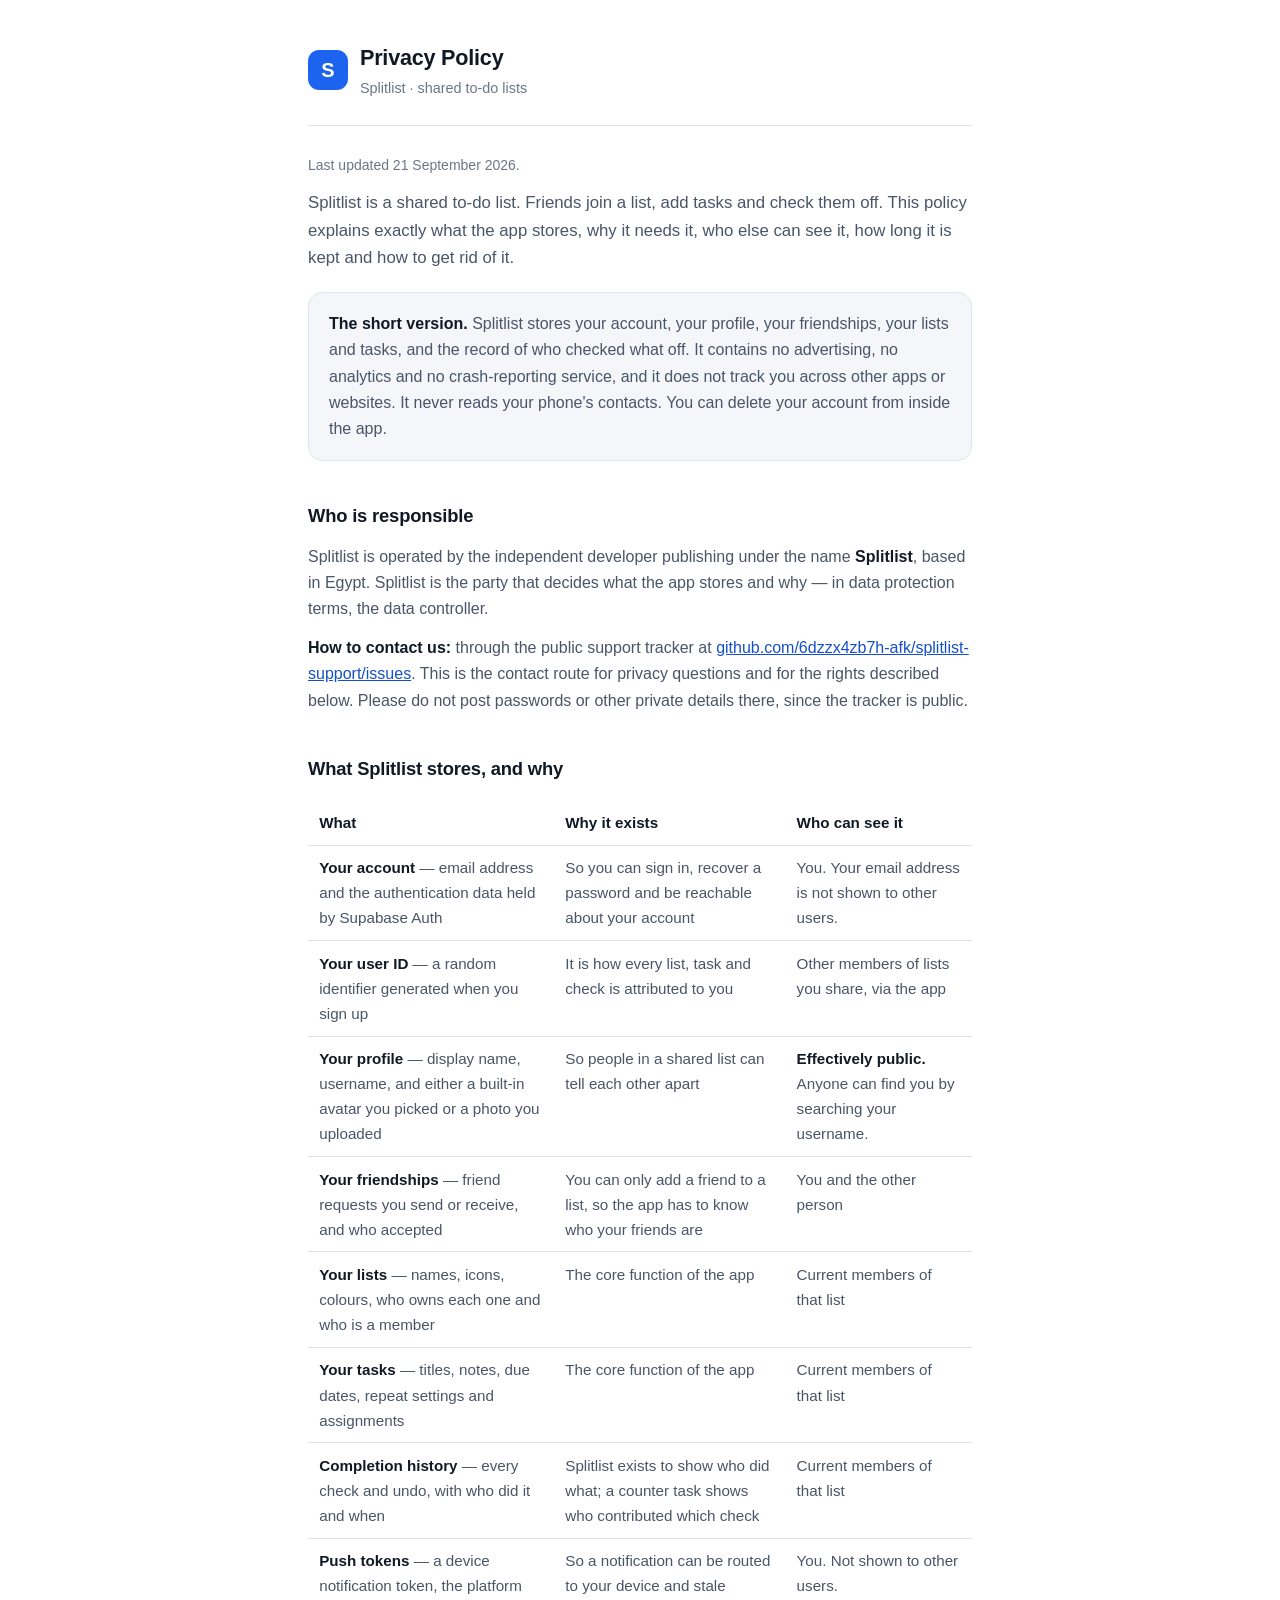
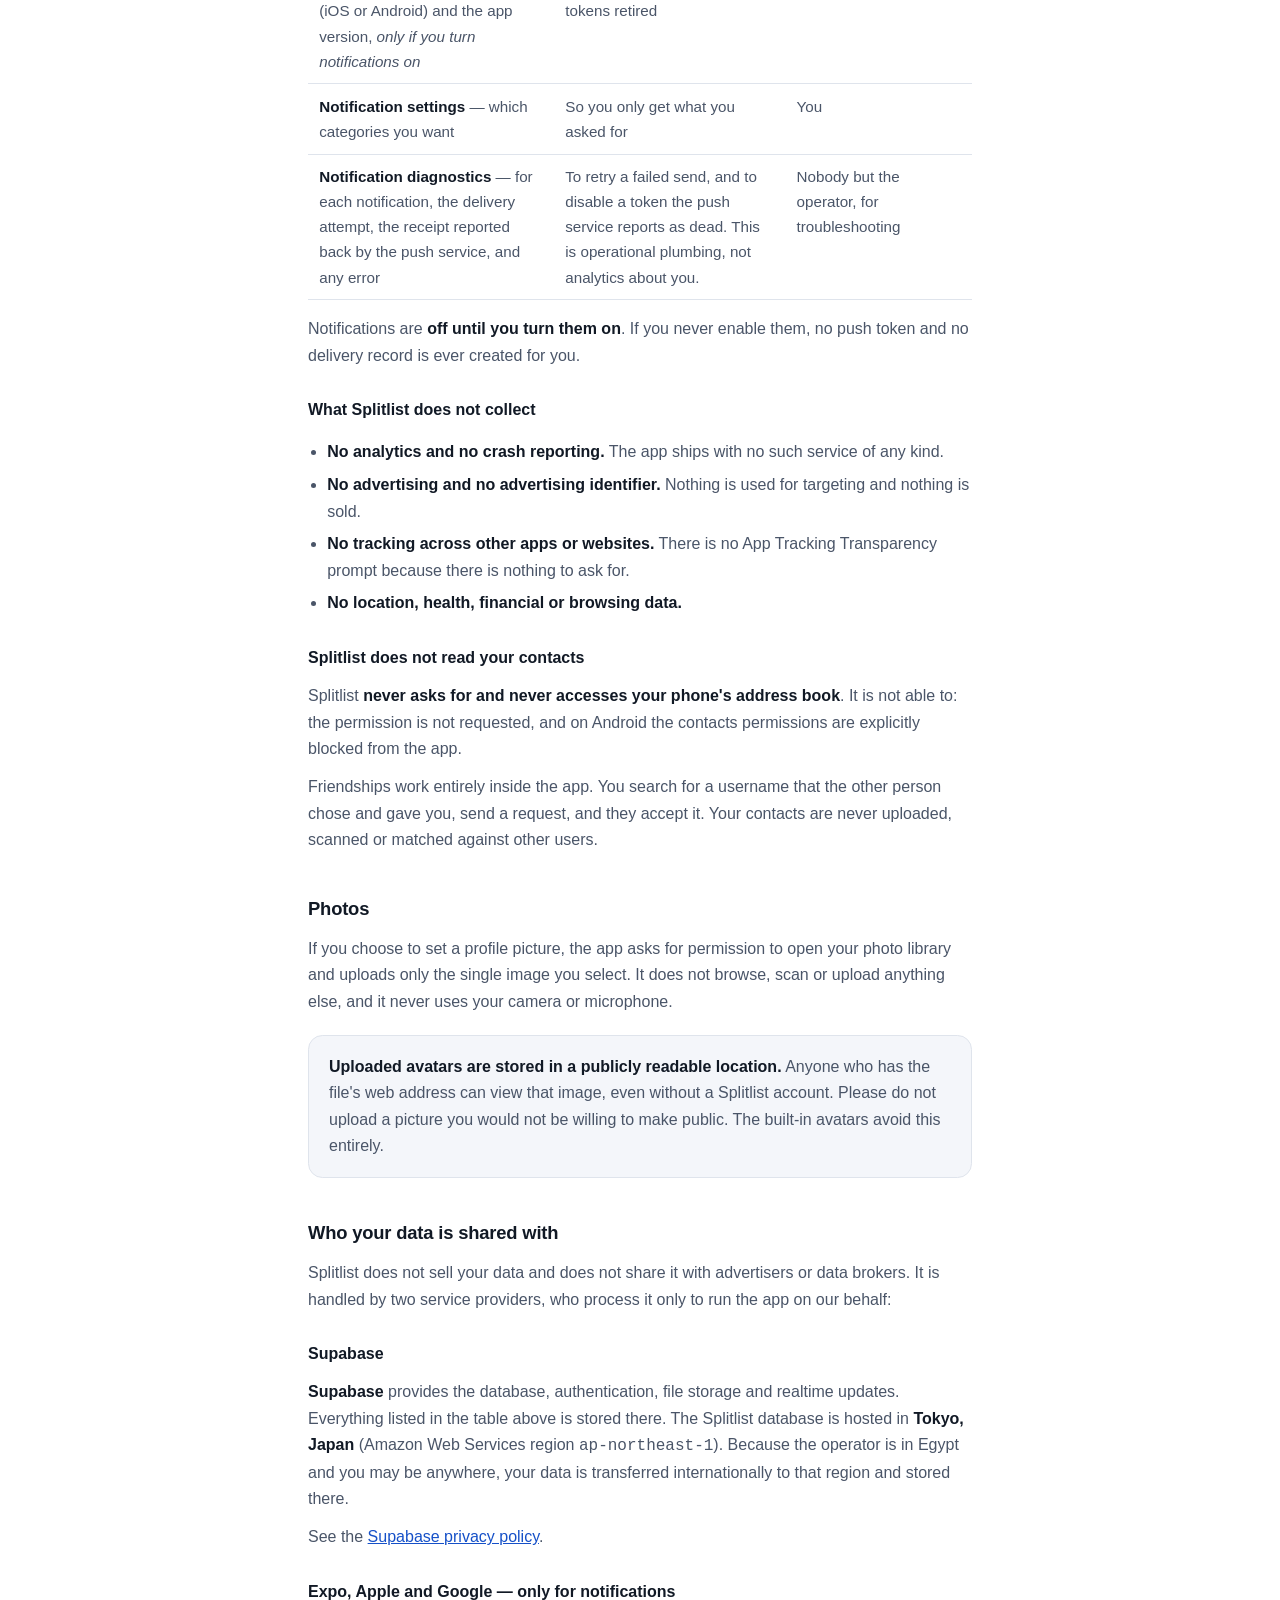
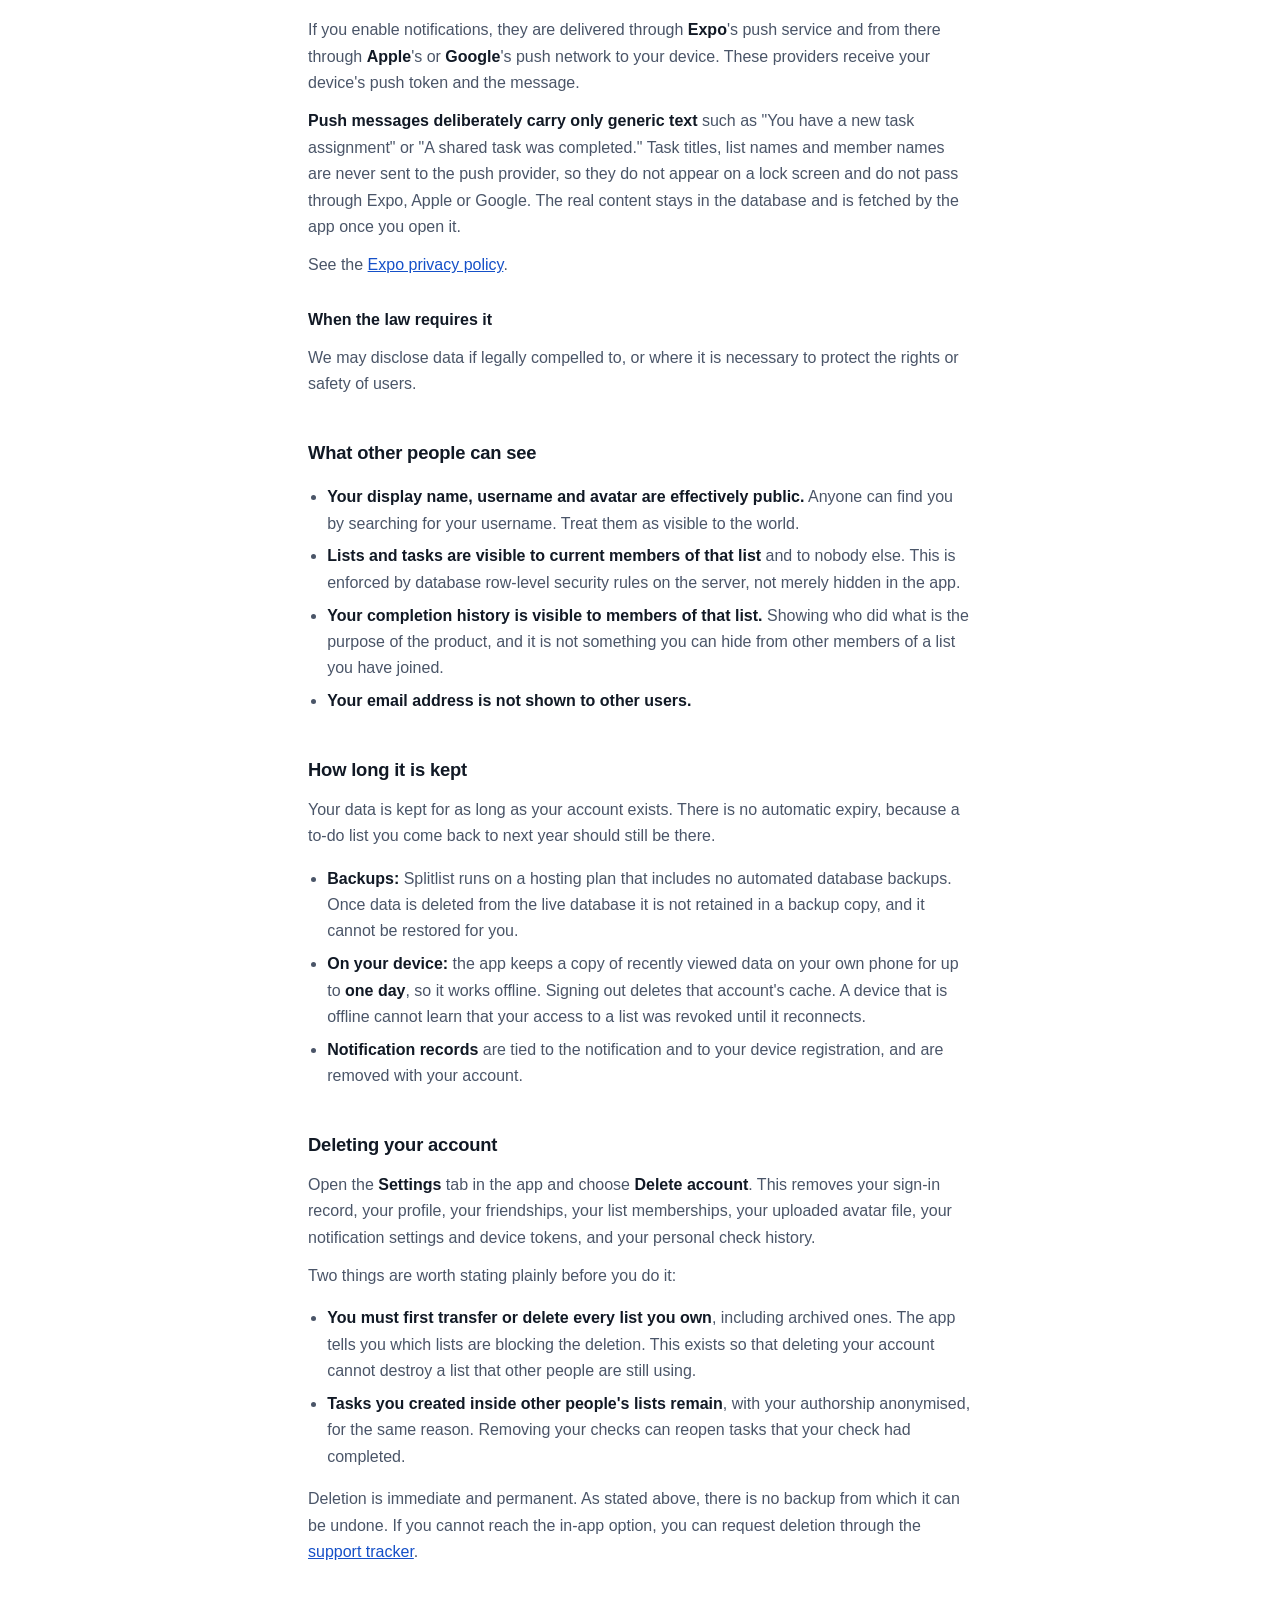
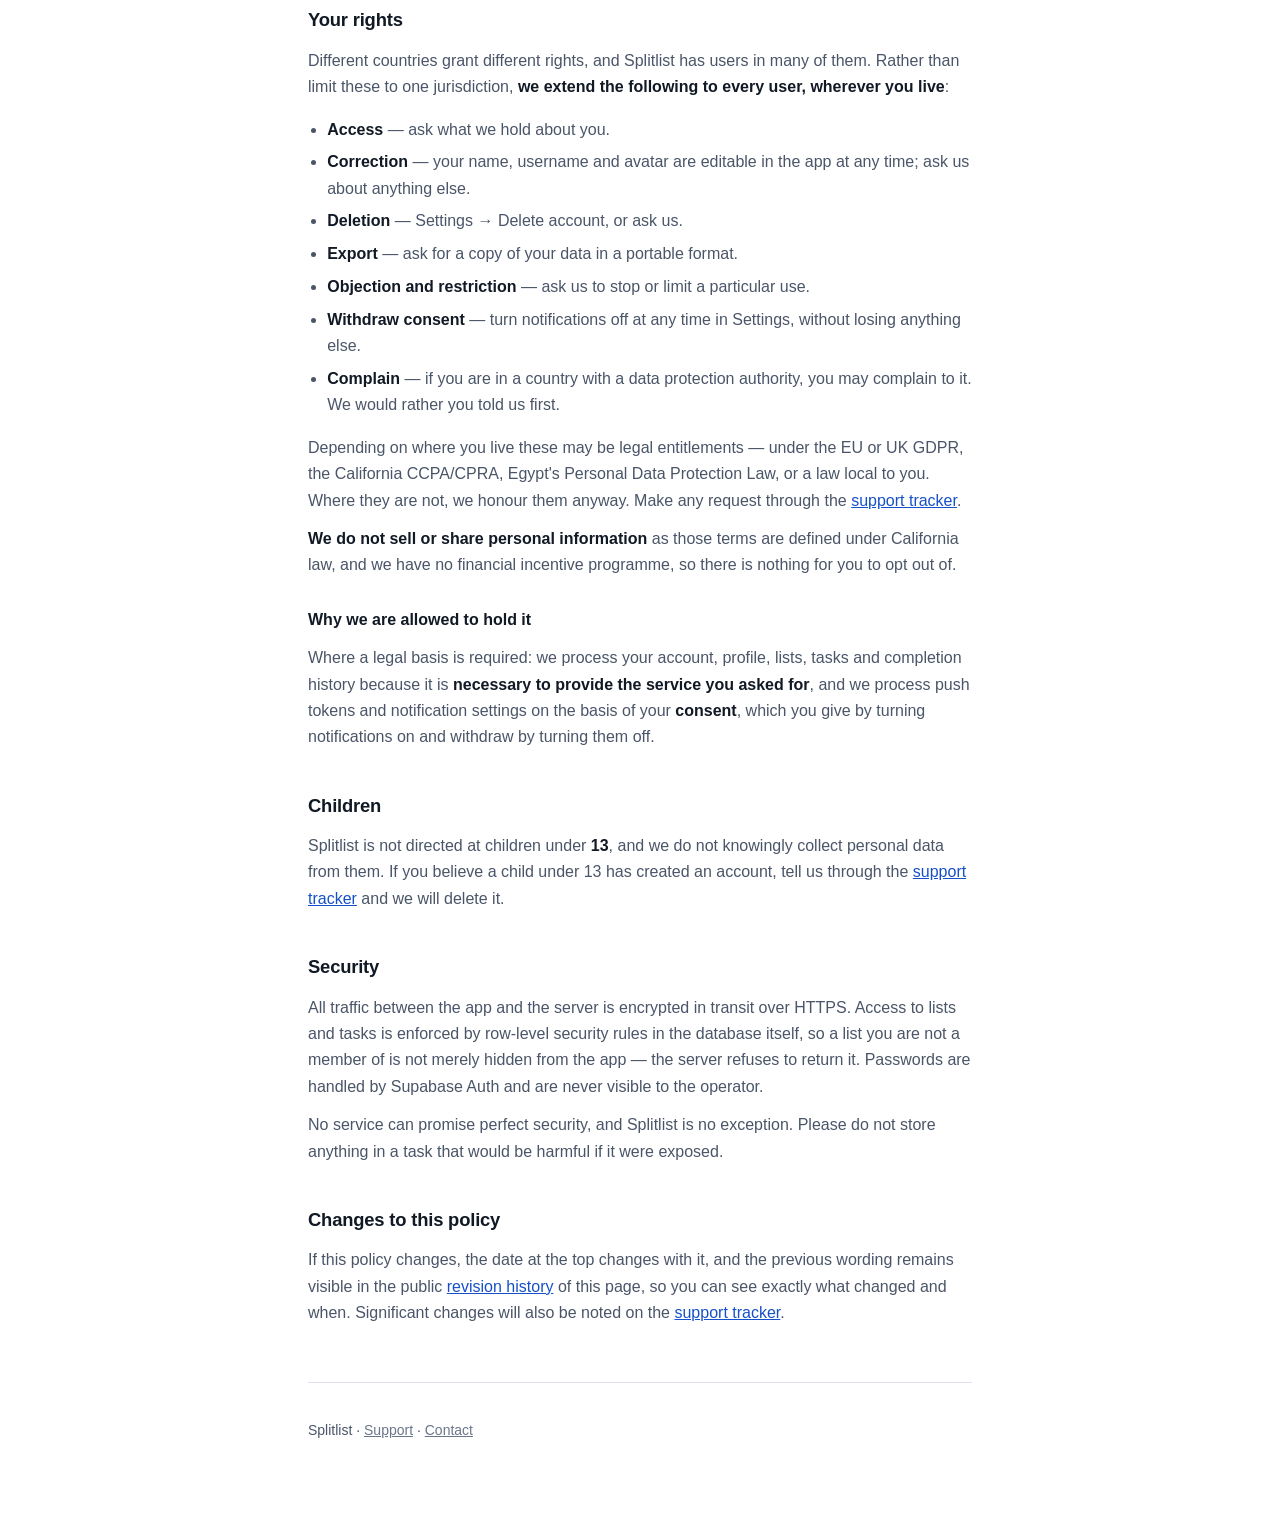
==== privacy.html @ aaae02c2 "Publish the privacy policy Written against the schema and the client code rather than from a templat" ====
<!doctype html>
<html lang="en">
<head>
<meta charset="utf-8">
<meta name="viewport" content="width=device-width, initial-scale=1">
<title>Splitlist Privacy Policy</title>
<meta name="description" content="What the Splitlist app stores, why, who can see it, how long it is kept, and how to have it deleted.">
<meta name="color-scheme" content="light dark">
<link rel="stylesheet" href="style.css">
</head>
<body>
<div class="wrap">

<header class="masthead">
  <div class="mark" aria-hidden="true">S</div>
  <div>
    <h1>Privacy Policy</h1>
    <p>Splitlist &middot; shared to-do lists</p>
  </div>
</header>

<p class="updated">Last updated 21 September 2026.</p>

<p class="lede">
  Splitlist is a shared to-do list. Friends join a list, add tasks and check them
  off. This policy explains exactly what the app stores, why it needs it, who
  else can see it, how long it is kept and how to get rid of it.
</p>

<div class="card">
  <p>
    <strong>The short version.</strong> Splitlist stores your account, your
    profile, your friendships, your lists and tasks, and the record of who
    checked what off. It contains no advertising, no analytics and no
    crash-reporting service, and it does not track you across other apps or
    websites. It never reads your phone's contacts. You can delete your account
    from inside the app.
  </p>
</div>

<h2>Who is responsible</h2>

<p>
  Splitlist is operated by the independent developer publishing under the name
  <strong>Splitlist</strong>, based in Egypt. Splitlist is the party that decides
  what the app stores and why — in data protection terms, the data controller.
</p>

<p>
  <strong>How to contact us:</strong> through the public support tracker at
  <a href="https://github.com/6dzzx4zb7h-afk/splitlist-support/issues">github.com/6dzzx4zb7h-afk/splitlist-support/issues</a>.
  This is the contact route for privacy questions and for the rights described
  below. Please do not post passwords or other private details there, since the
  tracker is public.
</p>

<h2>What Splitlist stores, and why</h2>

<table>
  <thead>
    <tr><th>What</th><th>Why it exists</th><th>Who can see it</th></tr>
  </thead>
  <tbody>
    <tr>
      <td><strong>Your account</strong> — email address and the authentication data held by Supabase Auth</td>
      <td>So you can sign in, recover a password and be reachable about your account</td>
      <td>You. Your email address is not shown to other users.</td>
    </tr>
    <tr>
      <td><strong>Your user ID</strong> — a random identifier generated when you sign up</td>
      <td>It is how every list, task and check is attributed to you</td>
      <td>Other members of lists you share, via the app</td>
    </tr>
    <tr>
      <td><strong>Your profile</strong> — display name, username, and either a built-in avatar you picked or a photo you uploaded</td>
      <td>So people in a shared list can tell each other apart</td>
      <td><strong>Effectively public.</strong> Anyone can find you by searching your username.</td>
    </tr>
    <tr>
      <td><strong>Your friendships</strong> — friend requests you send or receive, and who accepted</td>
      <td>You can only add a friend to a list, so the app has to know who your friends are</td>
      <td>You and the other person</td>
    </tr>
    <tr>
      <td><strong>Your lists</strong> — names, icons, colours, who owns each one and who is a member</td>
      <td>The core function of the app</td>
      <td>Current members of that list</td>
    </tr>
    <tr>
      <td><strong>Your tasks</strong> — titles, notes, due dates, repeat settings and assignments</td>
      <td>The core function of the app</td>
      <td>Current members of that list</td>
    </tr>
    <tr>
      <td><strong>Completion history</strong> — every check and undo, with who did it and when</td>
      <td>Splitlist exists to show who did what; a counter task shows who contributed which check</td>
      <td>Current members of that list</td>
    </tr>
    <tr>
      <td><strong>Push tokens</strong> — a device notification token, the platform (iOS or Android) and the app version, <em>only if you turn notifications on</em></td>
      <td>So a notification can be routed to your device and stale tokens retired</td>
      <td>You. Not shown to other users.</td>
    </tr>
    <tr>
      <td><strong>Notification settings</strong> — which categories you want</td>
      <td>So you only get what you asked for</td>
      <td>You</td>
    </tr>
    <tr>
      <td><strong>Notification diagnostics</strong> — for each notification, the delivery attempt, the receipt reported back by the push service, and any error</td>
      <td>To retry a failed send, and to disable a token the push service reports as dead. This is operational plumbing, not analytics about you.</td>
      <td>Nobody but the operator, for troubleshooting</td>
    </tr>
  </tbody>
</table>

<p>
  Notifications are <strong>off until you turn them on</strong>. If you never
  enable them, no push token and no delivery record is ever created for you.
</p>

<h3>What Splitlist does not collect</h3>

<ul>
  <li><strong>No analytics and no crash reporting.</strong> The app ships with no such service of any kind.</li>
  <li><strong>No advertising and no advertising identifier.</strong> Nothing is used for targeting and nothing is sold.</li>
  <li><strong>No tracking across other apps or websites.</strong> There is no App Tracking Transparency prompt because there is nothing to ask for.</li>
  <li><strong>No location, health, financial or browsing data.</strong></li>
</ul>

<h3>Splitlist does not read your contacts</h3>

<p>
  Splitlist <strong>never asks for and never accesses your phone's address
  book</strong>. It is not able to: the permission is not requested, and on
  Android the contacts permissions are explicitly blocked from the app.
</p>

<p>
  Friendships work entirely inside the app. You search for a username that the
  other person chose and gave you, send a request, and they accept it. Your
  contacts are never uploaded, scanned or matched against other users.
</p>

<h2>Photos</h2>

<p>
  If you choose to set a profile picture, the app asks for permission to open
  your photo library and uploads only the single image you select. It does not
  browse, scan or upload anything else, and it never uses your camera or
  microphone.
</p>

<div class="card">
  <p>
    <strong>Uploaded avatars are stored in a publicly readable location.</strong>
    Anyone who has the file's web address can view that image, even without a
    Splitlist account. Please do not upload a picture you would not be willing to
    make public. The built-in avatars avoid this entirely.
  </p>
</div>

<h2>Who your data is shared with</h2>

<p>
  Splitlist does not sell your data and does not share it with advertisers or
  data brokers. It is handled by two service providers, who process it only to
  run the app on our behalf:
</p>

<h3>Supabase</h3>
<p>
  <strong>Supabase</strong> provides the database, authentication, file storage
  and realtime updates. Everything listed in the table above is stored there.
  The Splitlist database is hosted in <strong>Tokyo, Japan</strong> (Amazon Web
  Services region <code>ap-northeast-1</code>). Because the operator is in Egypt
  and you may be anywhere, your data is transferred internationally to that
  region and stored there.
</p>
<p>
  See the <a href="https://supabase.com/privacy" rel="noopener">Supabase privacy policy</a>.
</p>

<h3>Expo, Apple and Google — only for notifications</h3>
<p>
  If you enable notifications, they are delivered through <strong>Expo</strong>'s
  push service and from there through <strong>Apple</strong>'s or
  <strong>Google</strong>'s push network to your device. These providers receive
  your device's push token and the message.
</p>
<p>
  <strong>Push messages deliberately carry only generic text</strong> such as
  "You have a new task assignment" or "A shared task was completed." Task titles,
  list names and member names are never sent to the push provider, so they do not
  appear on a lock screen and do not pass through Expo, Apple or Google. The real
  content stays in the database and is fetched by the app once you open it.
</p>
<p>
  See the <a href="https://expo.dev/privacy" rel="noopener">Expo privacy policy</a>.
</p>

<h3>When the law requires it</h3>
<p>
  We may disclose data if legally compelled to, or where it is necessary to
  protect the rights or safety of users.
</p>

<h2>What other people can see</h2>

<ul>
  <li>
    <strong>Your display name, username and avatar are effectively public.</strong>
    Anyone can find you by searching for your username. Treat them as visible to
    the world.
  </li>
  <li>
    <strong>Lists and tasks are visible to current members of that list</strong>
    and to nobody else. This is enforced by database row-level security rules on
    the server, not merely hidden in the app.
  </li>
  <li>
    <strong>Your completion history is visible to members of that list.</strong>
    Showing who did what is the purpose of the product, and it is not something
    you can hide from other members of a list you have joined.
  </li>
  <li>
    <strong>Your email address is not shown to other users.</strong>
  </li>
</ul>

<h2>How long it is kept</h2>

<p>
  Your data is kept for as long as your account exists. There is no automatic
  expiry, because a to-do list you come back to next year should still be there.
</p>

<ul>
  <li>
    <strong>Backups:</strong> Splitlist runs on a hosting plan that includes no
    automated database backups. Once data is deleted from the live database it is
    not retained in a backup copy, and it cannot be restored for you.
  </li>
  <li>
    <strong>On your device:</strong> the app keeps a copy of recently viewed data
    on your own phone for up to <strong>one day</strong>, so it works offline.
    Signing out deletes that account's cache. A device that is offline cannot
    learn that your access to a list was revoked until it reconnects.
  </li>
  <li>
    <strong>Notification records</strong> are tied to the notification and to
    your device registration, and are removed with your account.
  </li>
</ul>

<h2>Deleting your account</h2>

<p>
  Open the <strong>Settings</strong> tab in the app and choose
  <strong>Delete account</strong>. This removes your sign-in record, your
  profile, your friendships, your list memberships, your uploaded avatar file,
  your notification settings and device tokens, and your personal check history.
</p>

<p>Two things are worth stating plainly before you do it:</p>

<ul>
  <li>
    <strong>You must first transfer or delete every list you own</strong>,
    including archived ones. The app tells you which lists are blocking the
    deletion. This exists so that deleting your account cannot destroy a list
    that other people are still using.
  </li>
  <li>
    <strong>Tasks you created inside other people's lists remain</strong>, with
    your authorship anonymised, for the same reason. Removing your checks can
    reopen tasks that your check had completed.
  </li>
</ul>

<p>
  Deletion is immediate and permanent. As stated above, there is no backup from
  which it can be undone. If you cannot reach the in-app option, you can request
  deletion through the <a href="https://github.com/6dzzx4zb7h-afk/splitlist-support/issues">support tracker</a>.
</p>

<h2>Your rights</h2>

<p>
  Different countries grant different rights, and Splitlist has users in many of
  them. Rather than limit these to one jurisdiction,
  <strong>we extend the following to every user, wherever you live</strong>:
</p>

<ul>
  <li><strong>Access</strong> — ask what we hold about you.</li>
  <li><strong>Correction</strong> — your name, username and avatar are editable in the app at any time; ask us about anything else.</li>
  <li><strong>Deletion</strong> — Settings &rarr; Delete account, or ask us.</li>
  <li><strong>Export</strong> — ask for a copy of your data in a portable format.</li>
  <li><strong>Objection and restriction</strong> — ask us to stop or limit a particular use.</li>
  <li><strong>Withdraw consent</strong> — turn notifications off at any time in Settings, without losing anything else.</li>
  <li><strong>Complain</strong> — if you are in a country with a data protection authority, you may complain to it. We would rather you told us first.</li>
</ul>

<p>
  Depending on where you live these may be legal entitlements — under the EU or
  UK GDPR, the California CCPA/CPRA, Egypt's Personal Data Protection Law, or a
  law local to you. Where they are not, we honour them anyway. Make any request
  through the <a href="https://github.com/6dzzx4zb7h-afk/splitlist-support/issues">support tracker</a>.
</p>

<p>
  <strong>We do not sell or share personal information</strong> as those terms are
  defined under California law, and we have no financial incentive programme, so
  there is nothing for you to opt out of.
</p>

<h3>Why we are allowed to hold it</h3>
<p>
  Where a legal basis is required: we process your account, profile, lists, tasks
  and completion history because it is <strong>necessary to provide the service
  you asked for</strong>, and we process push tokens and notification settings on
  the basis of your <strong>consent</strong>, which you give by turning
  notifications on and withdraw by turning them off.
</p>

<h2>Children</h2>

<p>
  Splitlist is not directed at children under <strong>13</strong>, and we do not
  knowingly collect personal data from them. If you believe a child under 13 has
  created an account, tell us through the
  <a href="https://github.com/6dzzx4zb7h-afk/splitlist-support/issues">support tracker</a>
  and we will delete it.
</p>

<h2>Security</h2>

<p>
  All traffic between the app and the server is encrypted in transit over HTTPS.
  Access to lists and tasks is enforced by row-level security rules in the
  database itself, so a list you are not a member of is not merely hidden from
  the app — the server refuses to return it. Passwords are handled by Supabase
  Auth and are never visible to the operator.
</p>

<p>
  No service can promise perfect security, and Splitlist is no exception. Please
  do not store anything in a task that would be harmful if it were exposed.
</p>

<h2>Changes to this policy</h2>

<p>
  If this policy changes, the date at the top changes with it, and the previous
  wording remains visible in the public
  <a href="https://github.com/6dzzx4zb7h-afk/splitlist-support/commits/main/privacy.html">revision history</a>
  of this page, so you can see exactly what changed and when. Significant changes
  will also be noted on the
  <a href="https://github.com/6dzzx4zb7h-afk/splitlist-support/issues">support tracker</a>.
</p>

<footer>
  <p>
    Splitlist &middot;
    <a href="index.html">Support</a> &middot;
    <a href="https://github.com/6dzzx4zb7h-afk/splitlist-support/issues">Contact</a>
  </p>
</footer>

</div>
</body>
</html>
---- style.css ----
:root {
  --accent: #1c64f0;
  --accent-ink: #1550c8;
  --ink: #111925;
  --ink-muted: #4a5568;
  --ink-subtle: #6b7688;
  --surface: #ffffff;
  --surface-sunken: #f4f6fa;
  --line: #dfe4ec;
}

@media (prefers-color-scheme: dark) {
  :root {
    --accent: #6f9bff;
    --accent-ink: #9dbaff;
    --ink: #eef2f8;
    --ink-muted: #b3bccb;
    --ink-subtle: #8b96a8;
    --surface: #111925;
    --surface-sunken: #1a2433;
    --line: #2a3648;
  }
}

* { box-sizing: border-box; }

html { -webkit-text-size-adjust: 100%; }

body {
  margin: 0;
  background: var(--surface);
  color: var(--ink);
  font: 16px/1.65 -apple-system, BlinkMacSystemFont, "Segoe UI", Roboto,
    "Helvetica Neue", Arial, sans-serif;
}

.wrap {
  max-width: 44rem;
  margin: 0 auto;
  padding: 2.5rem 1.25rem 4rem;
}

header.masthead {
  display: flex;
  align-items: center;
  gap: 0.75rem;
  padding-bottom: 1.5rem;
  margin-bottom: 2rem;
  border-bottom: 1px solid var(--line);
}

.mark {
  width: 2.5rem;
  height: 2.5rem;
  border-radius: 0.7rem;
  background: var(--accent);
  color: #fff;
  display: grid;
  place-items: center;
  font-weight: 700;
  font-size: 1.25rem;
  flex: none;
}

@media (prefers-color-scheme: dark) {
  .mark { color: #0b1220; }
}

.masthead h1 {
  font-size: 1.35rem;
  margin: 0;
  letter-spacing: -0.01em;
}

.masthead p {
  margin: 0.1rem 0 0;
  color: var(--ink-subtle);
  font-size: 0.9rem;
}

h2 {
  font-size: 1.15rem;
  letter-spacing: -0.01em;
  margin: 2.5rem 0 0.75rem;
}

h3 {
  font-size: 1rem;
  margin: 1.75rem 0 0.5rem;
}

p, li { color: var(--ink-muted); }

p { margin: 0.75rem 0; }

ul { padding-left: 1.2rem; }

li { margin: 0.4rem 0; }

strong { color: var(--ink); font-weight: 600; }

a { color: var(--accent-ink); }

a:hover { text-decoration: none; }

.lede {
  font-size: 1.05rem;
  color: var(--ink-muted);
}

.cta {
  display: inline-block;
  background: var(--accent);
  color: #fff;
  text-decoration: none;
  font-weight: 600;
  padding: 0.8rem 1.4rem;
  border-radius: 0.7rem;
  margin: 0.5rem 0;
}

@media (prefers-color-scheme: dark) {
  .cta { color: #0b1220; }
}

.cta:hover { background: var(--accent-ink); }

.card {
  background: var(--surface-sunken);
  border: 1px solid var(--line);
  border-radius: 0.9rem;
  padding: 1.1rem 1.25rem;
  margin: 1.25rem 0;
}

.card :first-child { margin-top: 0; }
.card :last-child { margin-bottom: 0; }

table {
  width: 100%;
  border-collapse: collapse;
  margin: 1rem 0;
  font-size: 0.95rem;
  display: block;
  overflow-x: auto;
}

th, td {
  text-align: left;
  padding: 0.6rem 0.7rem;
  border-bottom: 1px solid var(--line);
  vertical-align: top;
}

th { color: var(--ink); font-weight: 600; }

td { color: var(--ink-muted); }

footer {
  margin-top: 3.5rem;
  padding-top: 1.5rem;
  border-top: 1px solid var(--line);
  color: var(--ink-subtle);
  font-size: 0.875rem;
}

footer a { color: var(--ink-subtle); }

.updated {
  color: var(--ink-subtle);
  font-size: 0.875rem;
  margin-top: -0.25rem;
}
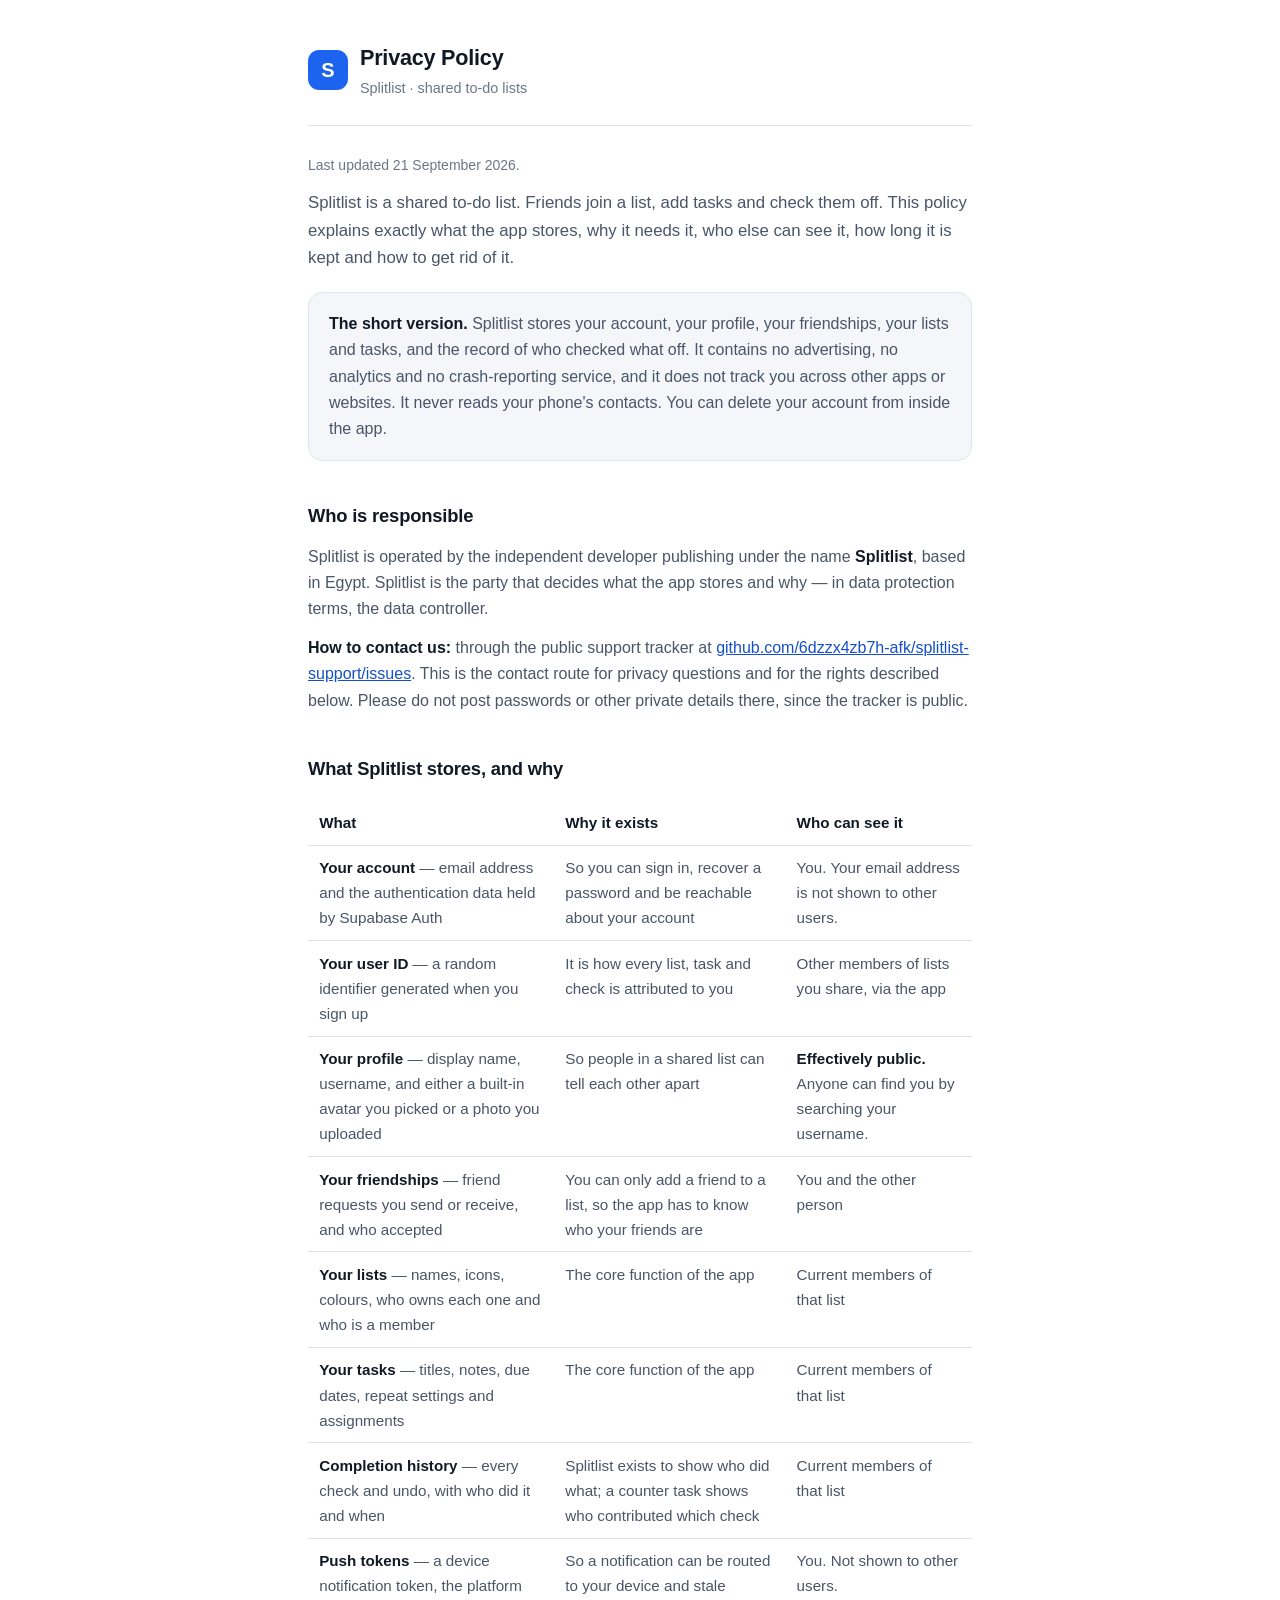
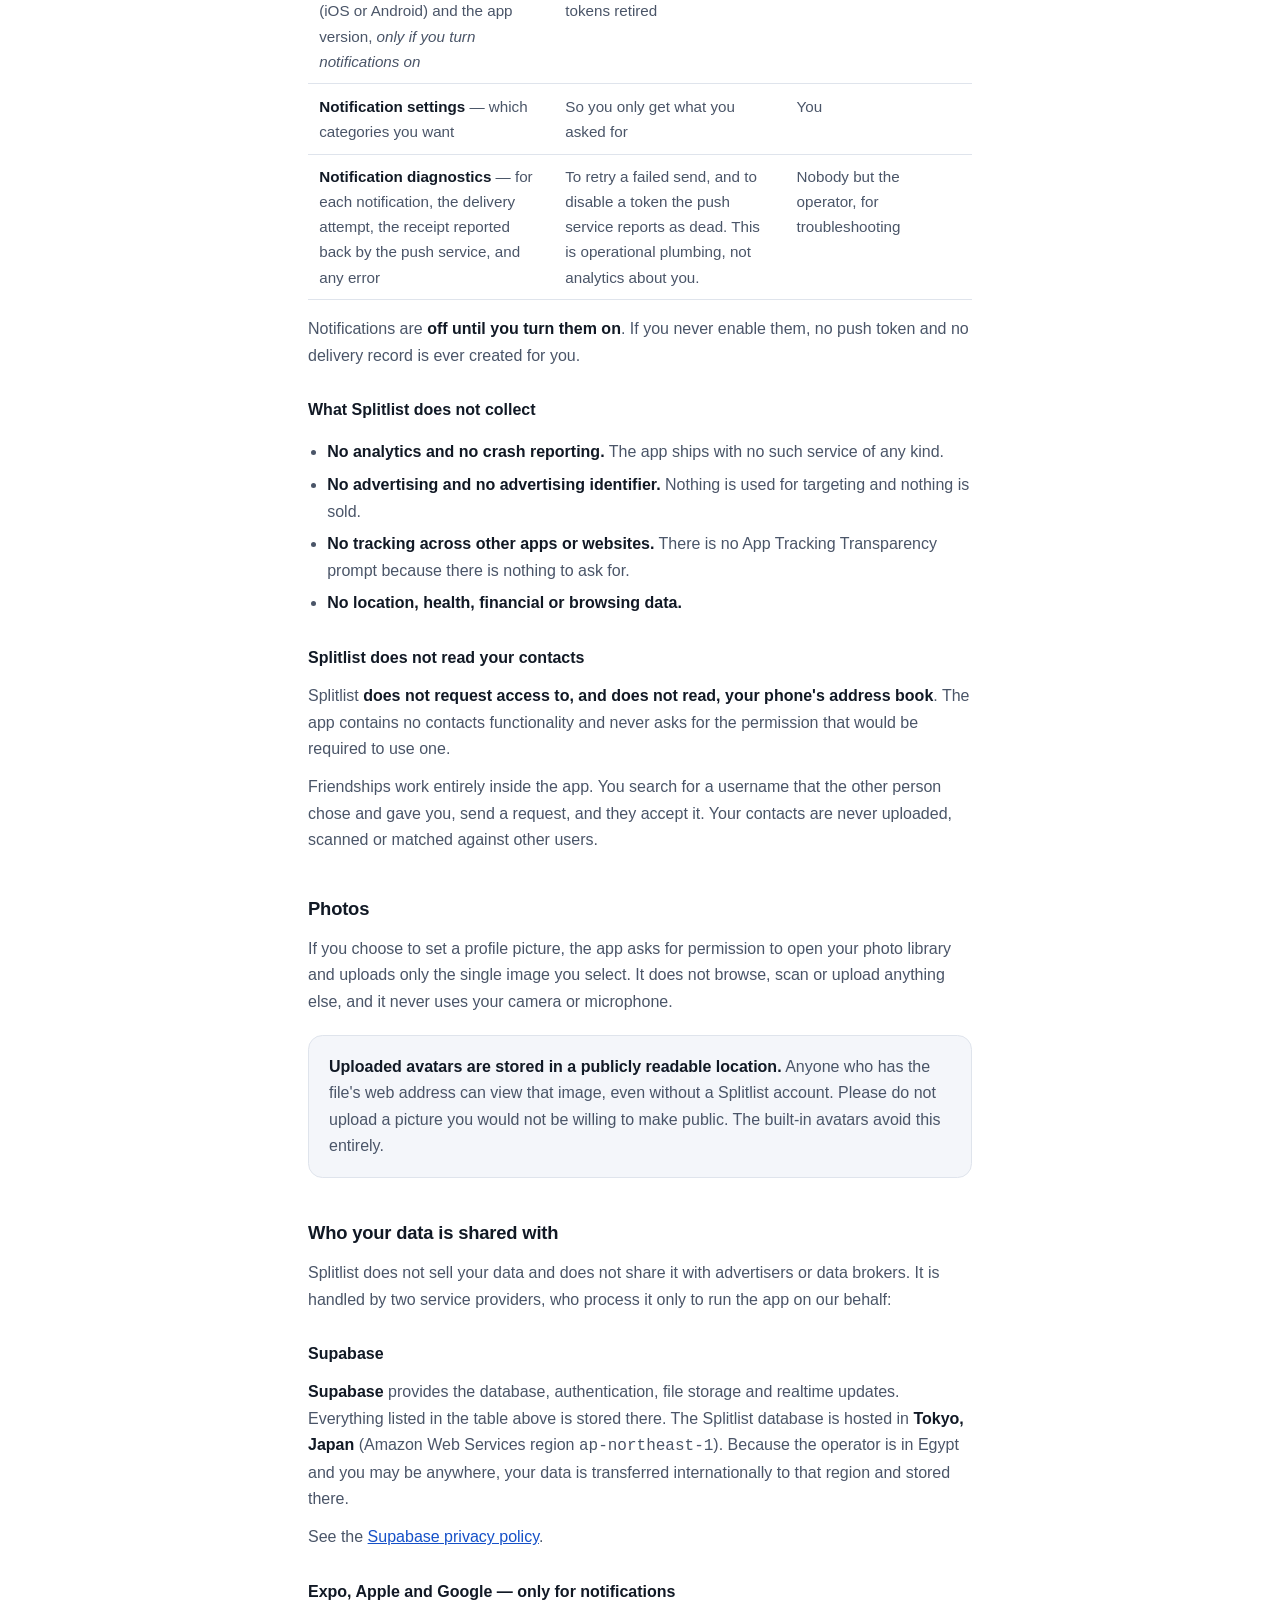
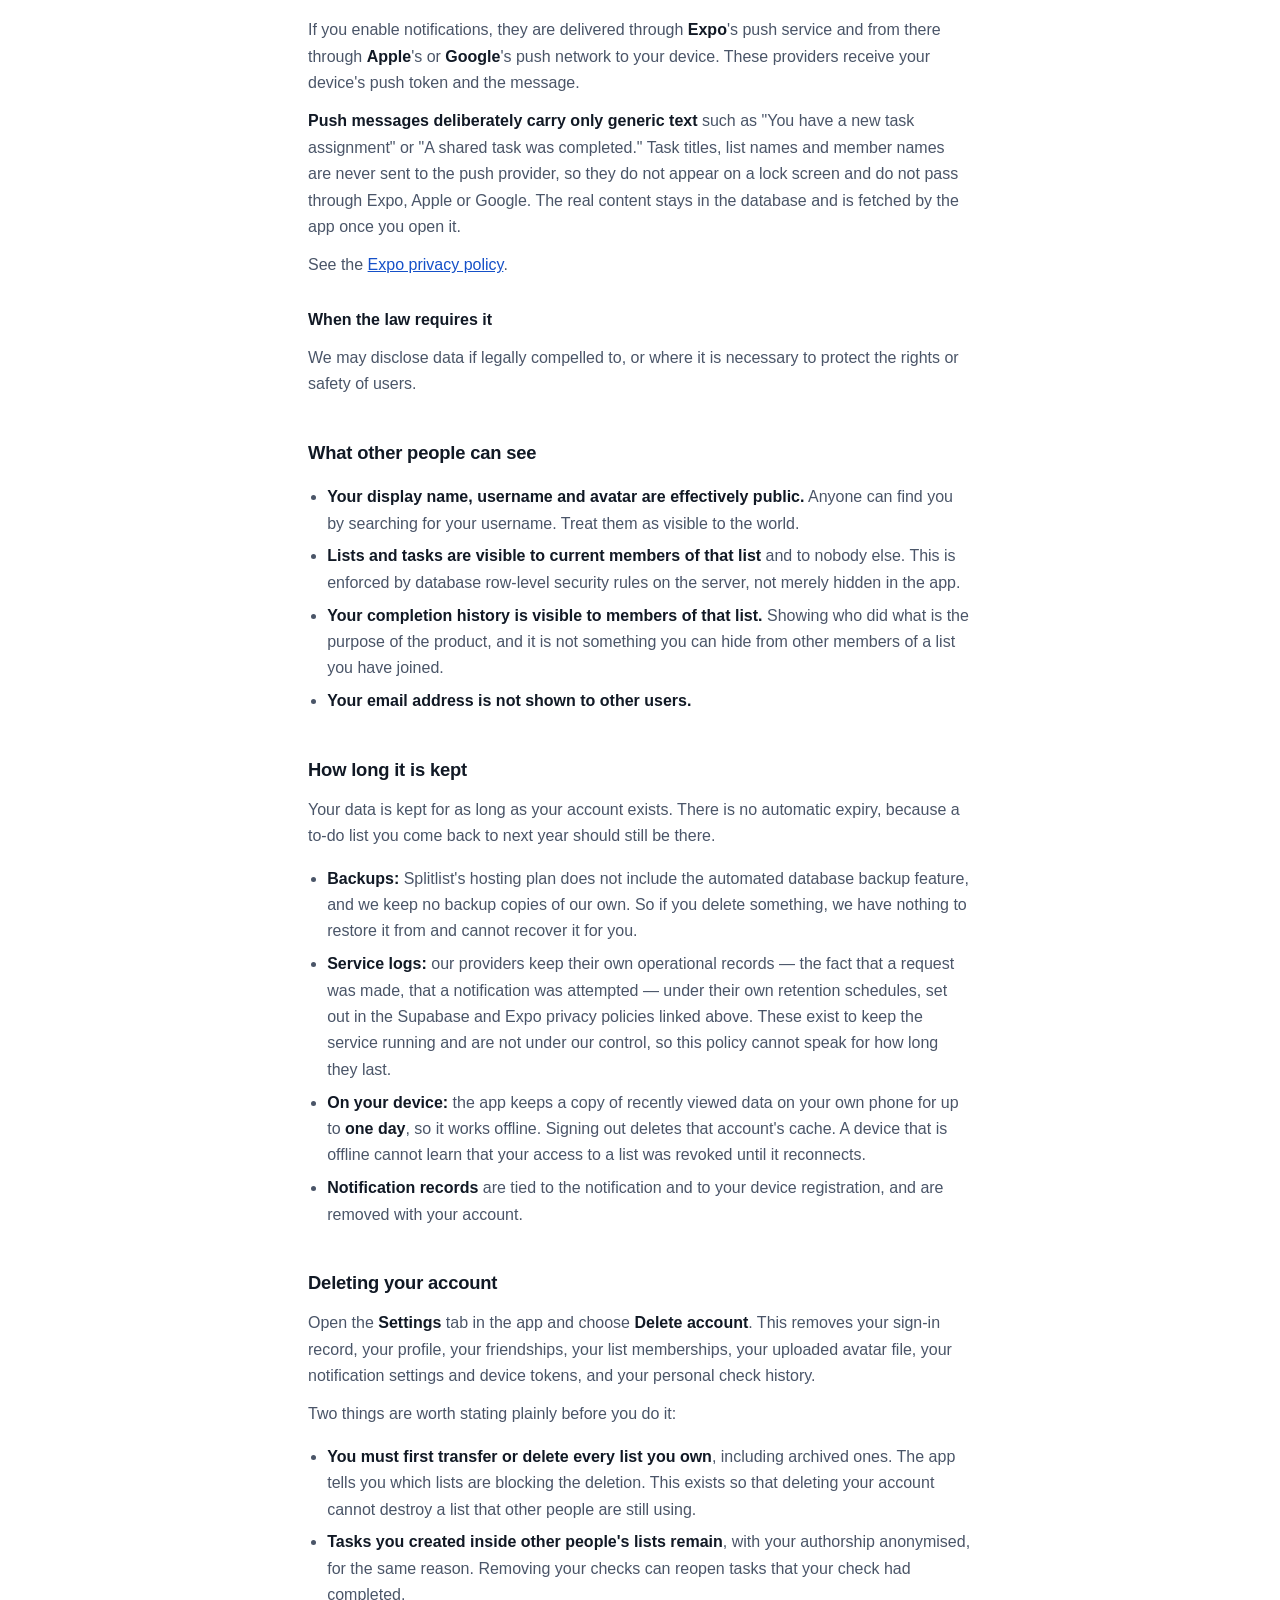
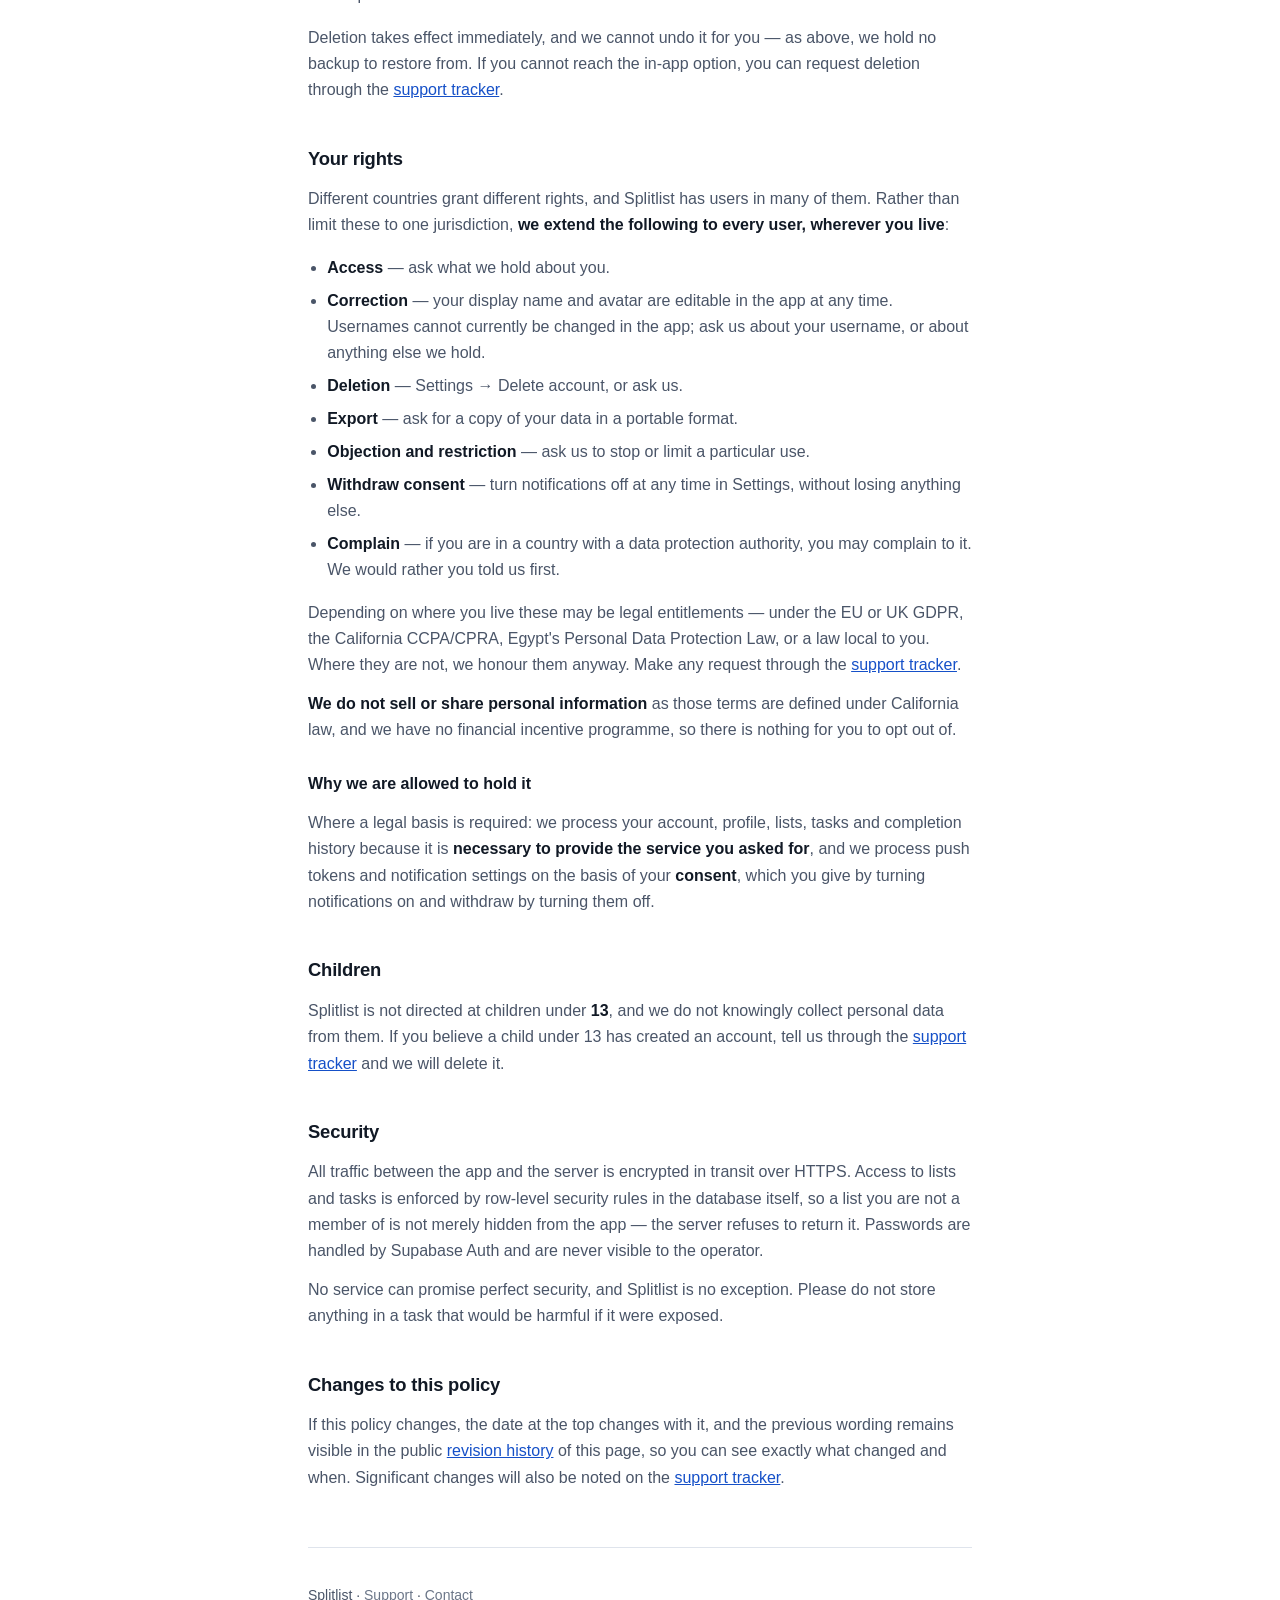
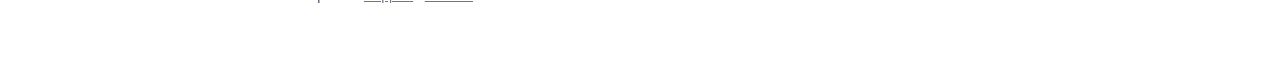
==== commit c66fc860: "Correct three overstated claims before submission Each was checked against the app rather than reaso" ====
--- a/privacy.html
+++ b/privacy.html
@@ -131,9 +131,9 @@
 <h3>Splitlist does not read your contacts</h3>
 
 <p>
-  Splitlist <strong>never asks for and never accesses your phone's address
-  book</strong>. It is not able to: the permission is not requested, and on
-  Android the contacts permissions are explicitly blocked from the app.
+  Splitlist <strong>does not request access to, and does not read, your phone's
+  address book</strong>. The app contains no contacts functionality and never
+  asks for the permission that would be required to use one.
 </p>
 
 <p>
@@ -237,9 +237,18 @@
 
 <ul>
   <li>
-    <strong>Backups:</strong> Splitlist runs on a hosting plan that includes no
-    automated database backups. Once data is deleted from the live database it is
-    not retained in a backup copy, and it cannot be restored for you.
+    <strong>Backups:</strong> Splitlist's hosting plan does not include the
+    automated database backup feature, and we keep no backup copies of our own.
+    So if you delete something, we have nothing to restore it from and cannot
+    recover it for you.
+  </li>
+  <li>
+    <strong>Service logs:</strong> our providers keep their own operational
+    records — the fact that a request was made, that a notification was
+    attempted — under their own retention schedules, set out in the Supabase and
+    Expo privacy policies linked above. These exist to keep the service running
+    and are not under our control, so this policy cannot speak for how long they
+    last.
   </li>
   <li>
     <strong>On your device:</strong> the app keeps a copy of recently viewed data
@@ -279,9 +288,10 @@
 </ul>
 
 <p>
-  Deletion is immediate and permanent. As stated above, there is no backup from
-  which it can be undone. If you cannot reach the in-app option, you can request
-  deletion through the <a href="https://github.com/6dzzx4zb7h-afk/splitlist-support/issues">support tracker</a>.
+  Deletion takes effect immediately, and we cannot undo it for you — as above, we
+  hold no backup to restore from. If you cannot reach the in-app option, you can
+  request deletion through the
+  <a href="https://github.com/6dzzx4zb7h-afk/splitlist-support/issues">support tracker</a>.
 </p>
 
 <h2>Your rights</h2>
@@ -294,7 +304,7 @@
 
 <ul>
   <li><strong>Access</strong> — ask what we hold about you.</li>
-  <li><strong>Correction</strong> — your name, username and avatar are editable in the app at any time; ask us about anything else.</li>
+  <li><strong>Correction</strong> — your display name and avatar are editable in the app at any time. Usernames cannot currently be changed in the app; ask us about your username, or about anything else we hold.</li>
   <li><strong>Deletion</strong> — Settings &rarr; Delete account, or ask us.</li>
   <li><strong>Export</strong> — ask for a copy of your data in a portable format.</li>
   <li><strong>Objection and restriction</strong> — ask us to stop or limit a particular use.</li>
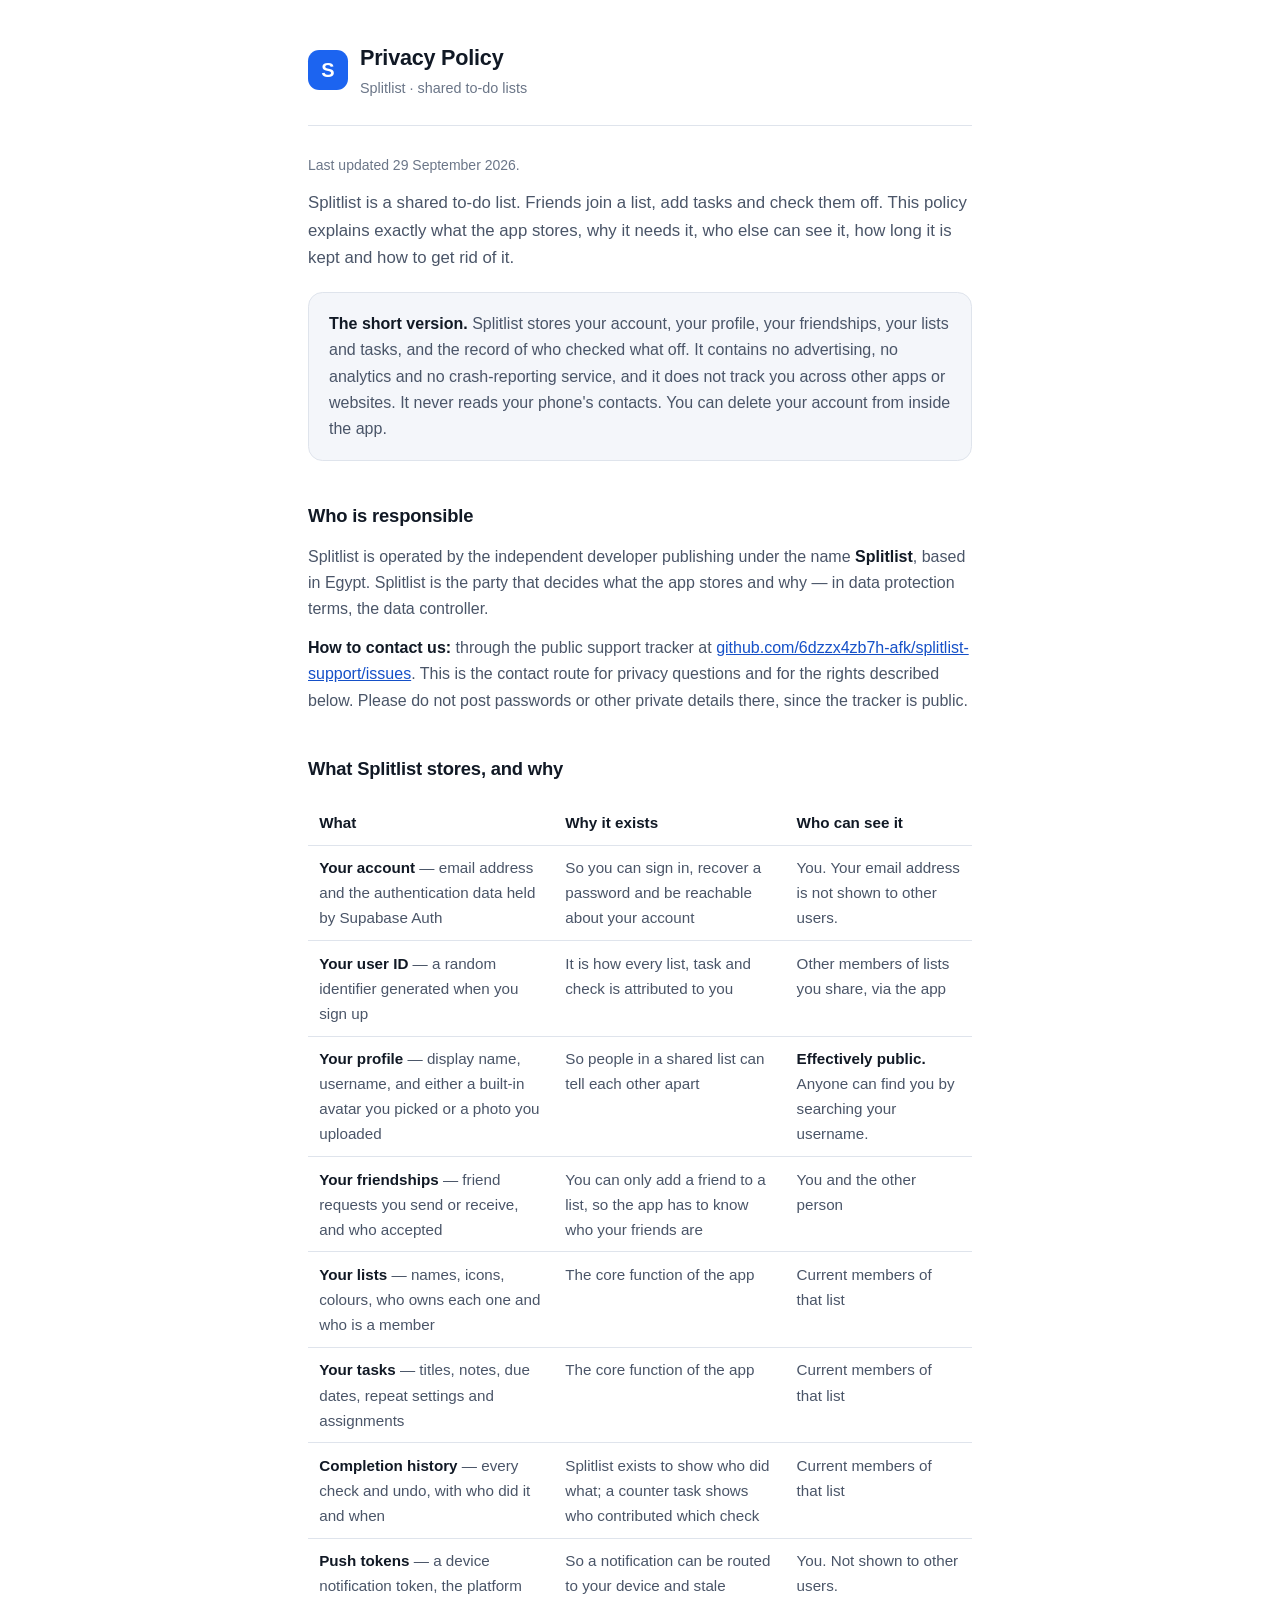
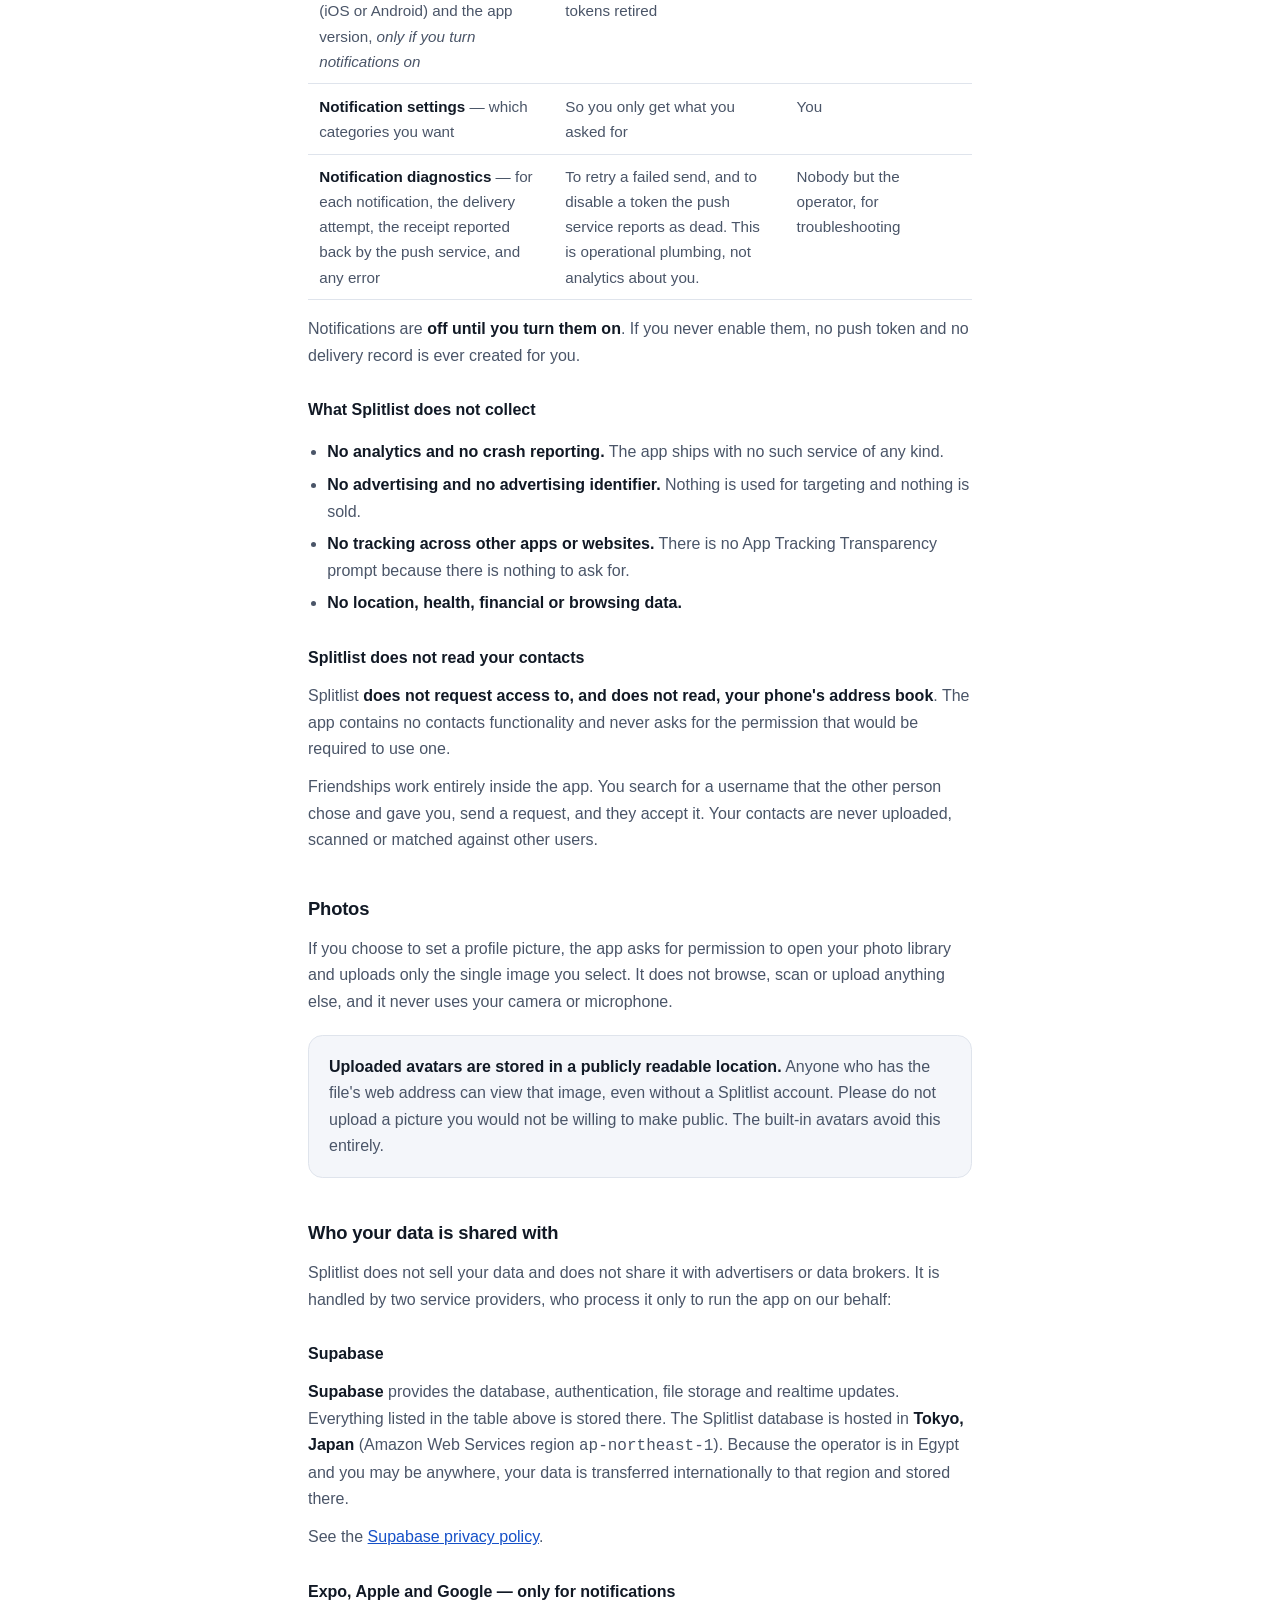
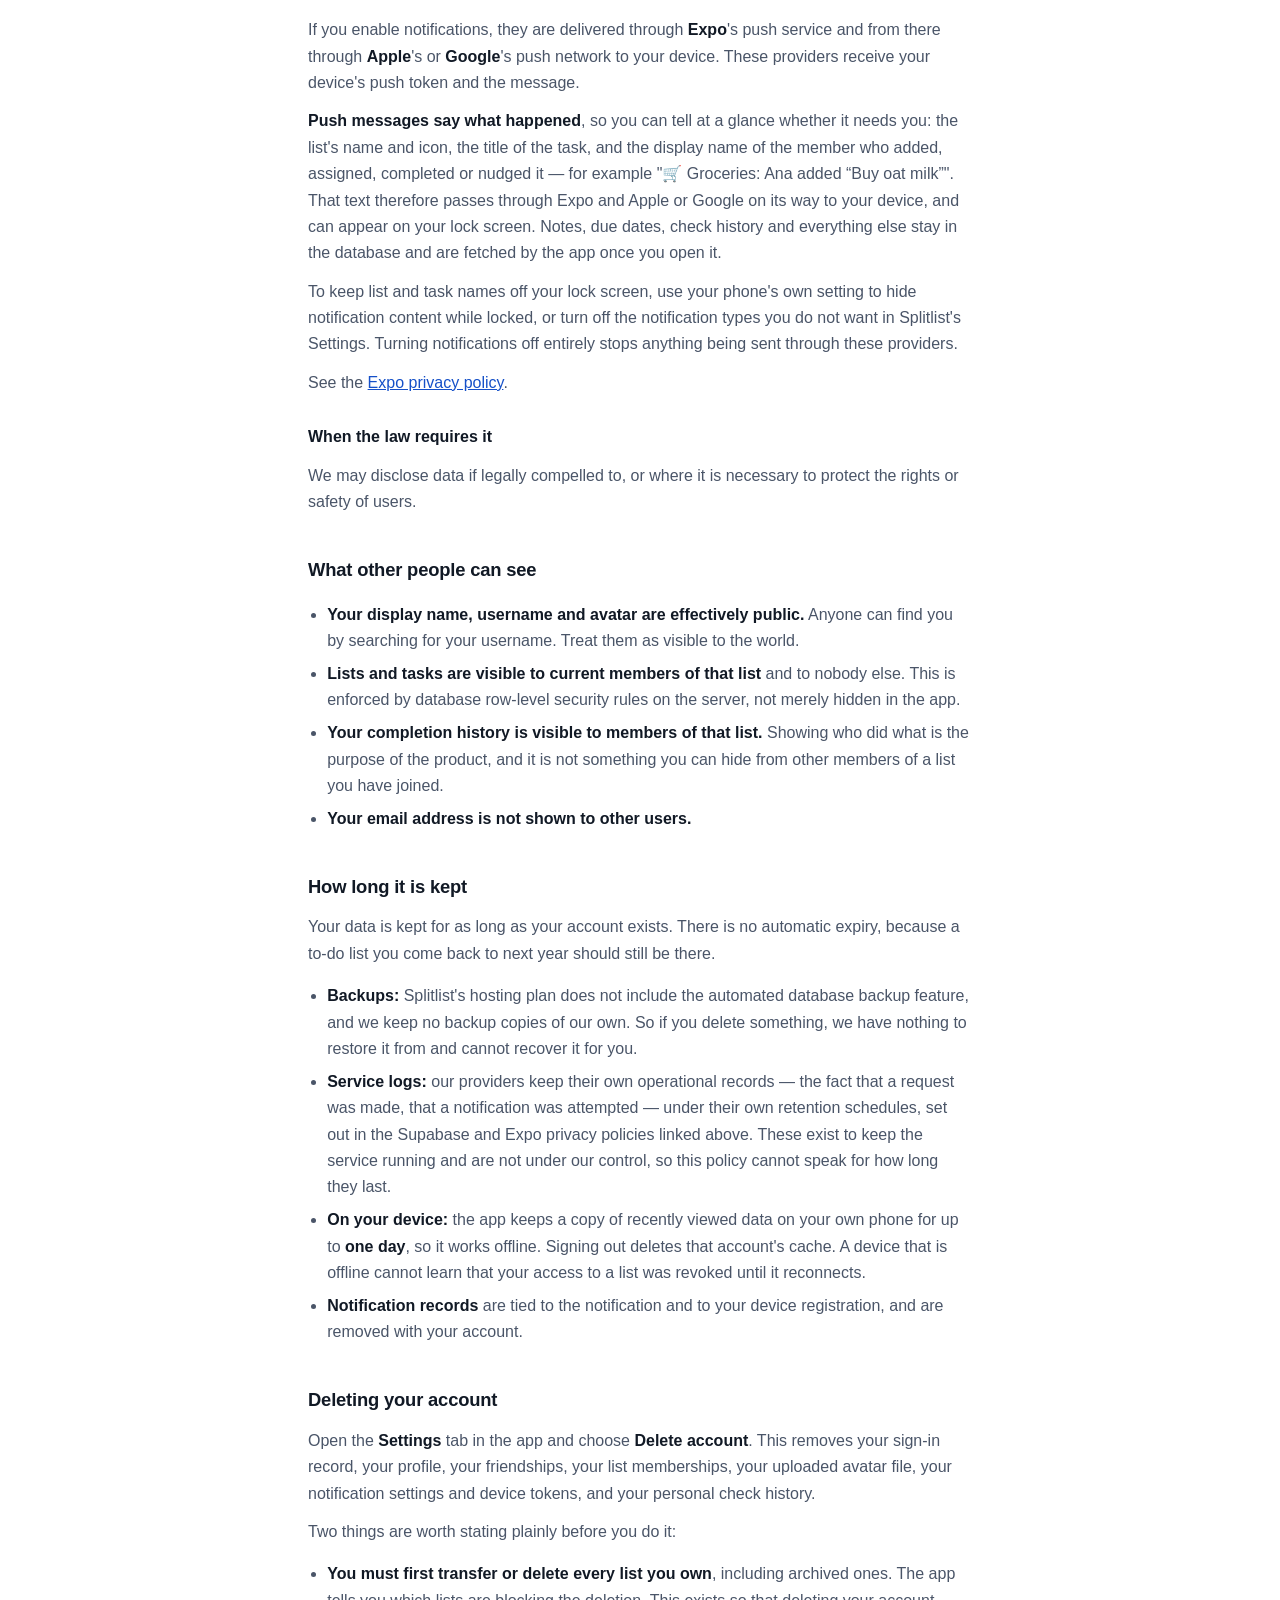
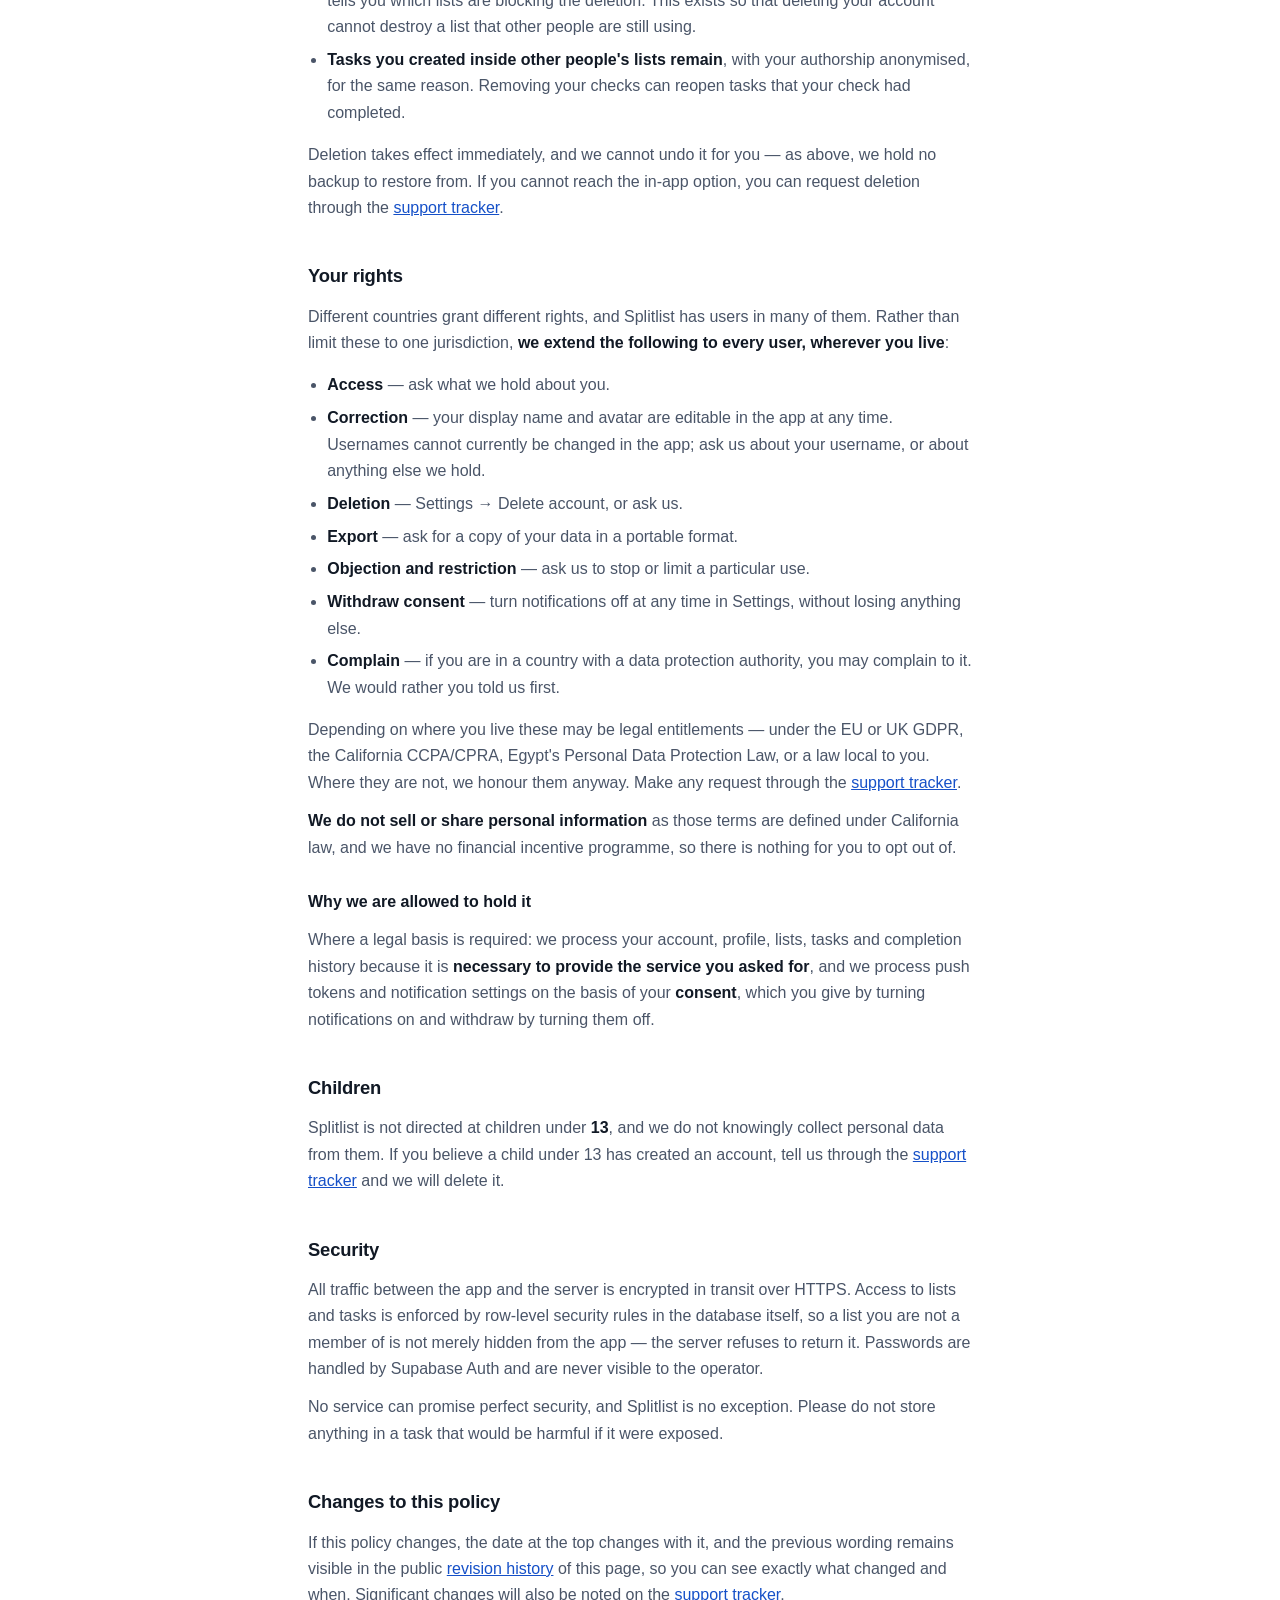
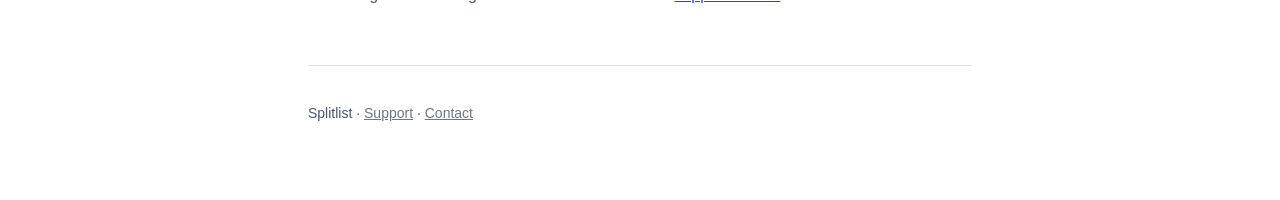
==== commit 86a1d3b1: "Say that push messages name the list, task and member From Splitlist 1.4.0 a notification reads like" ====
--- a/privacy.html
+++ b/privacy.html
@@ -19,7 +19,7 @@
   </div>
 </header>
 
-<p class="updated">Last updated 21 September 2026.</p>
+<p class="updated">Last updated 29 September 2026.</p>
 
 <p class="lede">
   Splitlist is a shared to-do list. Friends join a list, add tasks and check them
@@ -189,11 +189,19 @@
   your device's push token and the message.
 </p>
 <p>
-  <strong>Push messages deliberately carry only generic text</strong> such as
-  "You have a new task assignment" or "A shared task was completed." Task titles,
-  list names and member names are never sent to the push provider, so they do not
-  appear on a lock screen and do not pass through Expo, Apple or Google. The real
-  content stays in the database and is fetched by the app once you open it.
+  <strong>Push messages say what happened</strong>, so you can tell at a glance
+  whether it needs you: the list's name and icon, the title of the task, and the
+  display name of the member who added, assigned, completed or nudged it — for
+  example "🛒 Groceries: Ana added “Buy oat milk”". That text therefore passes
+  through Expo and Apple or Google on its way to your device, and can appear on
+  your lock screen. Notes, due dates, check history and everything else stay in
+  the database and are fetched by the app once you open it.
+</p>
+<p>
+  To keep list and task names off your lock screen, use your phone's own setting
+  to hide notification content while locked, or turn off the notification types
+  you do not want in Splitlist's Settings. Turning notifications off entirely
+  stops anything being sent through these providers.
 </p>
 <p>
   See the <a href="https://expo.dev/privacy" rel="noopener">Expo privacy policy</a>.
